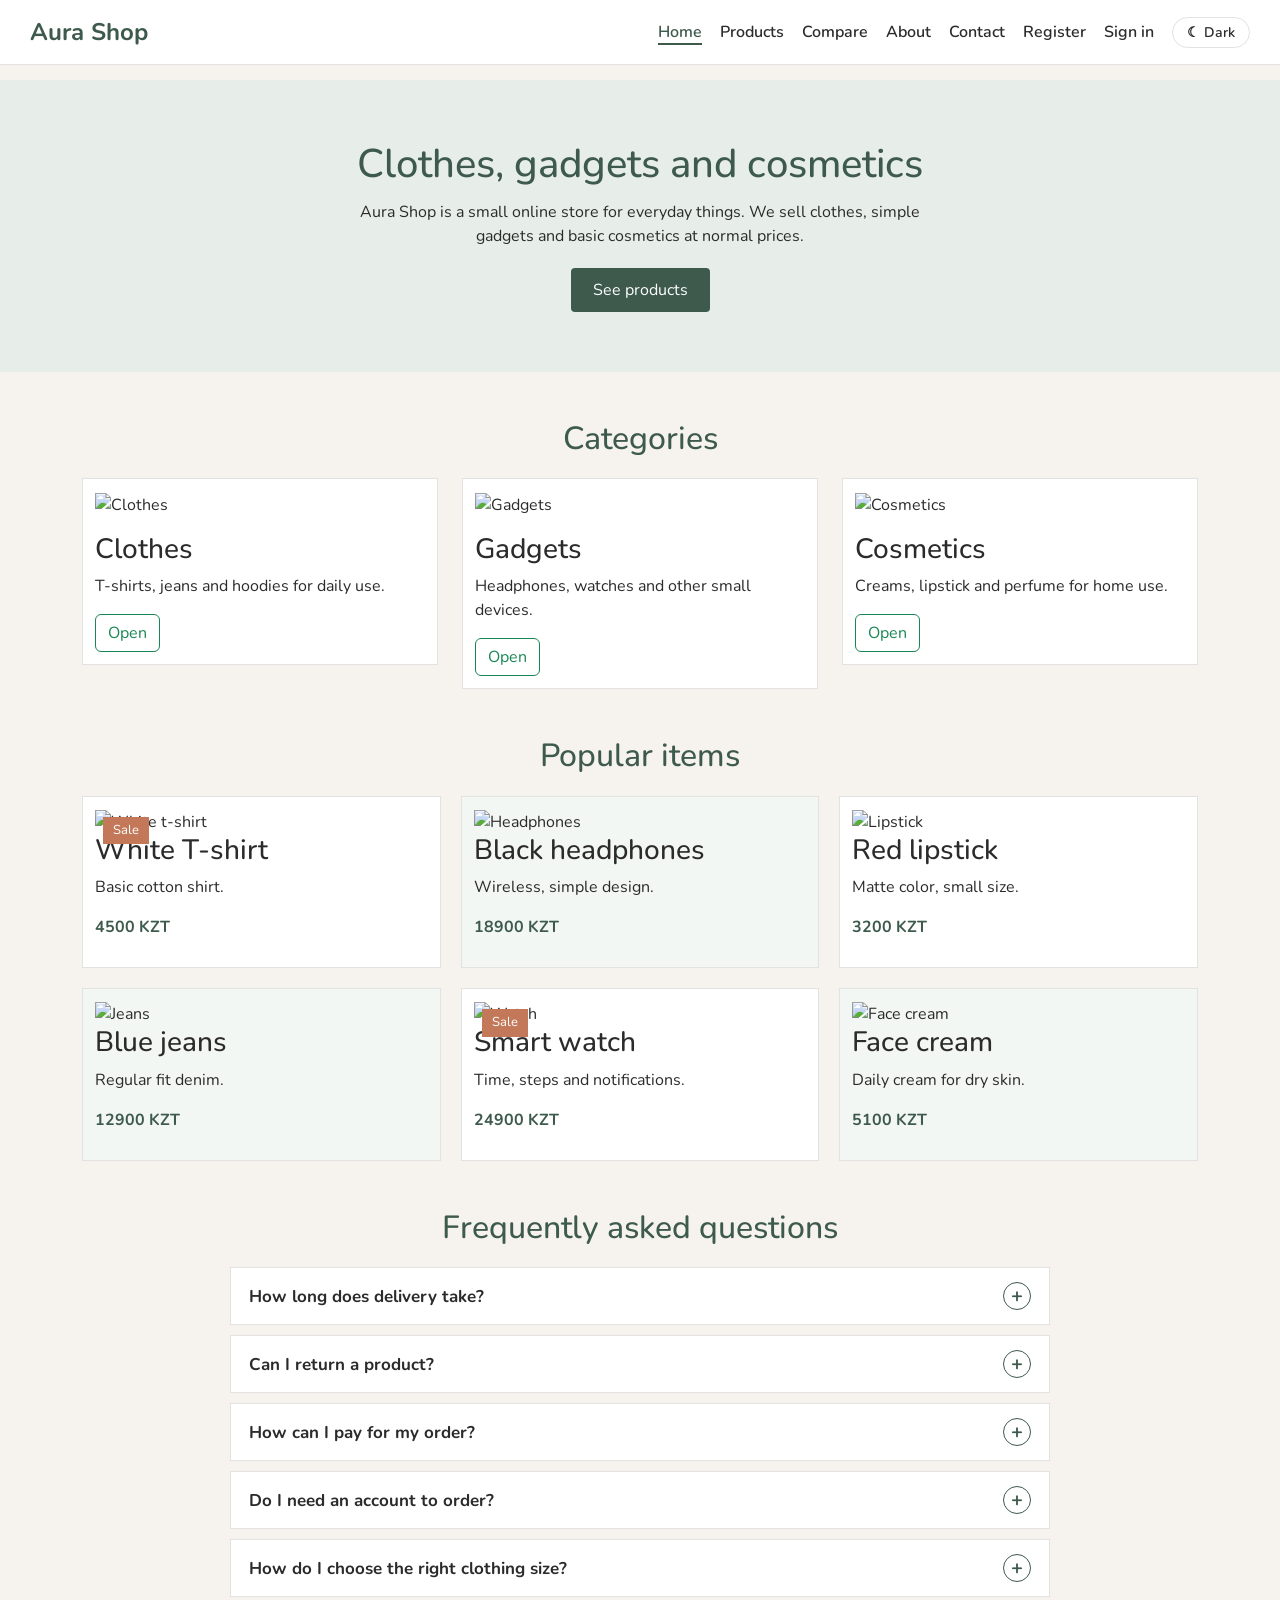
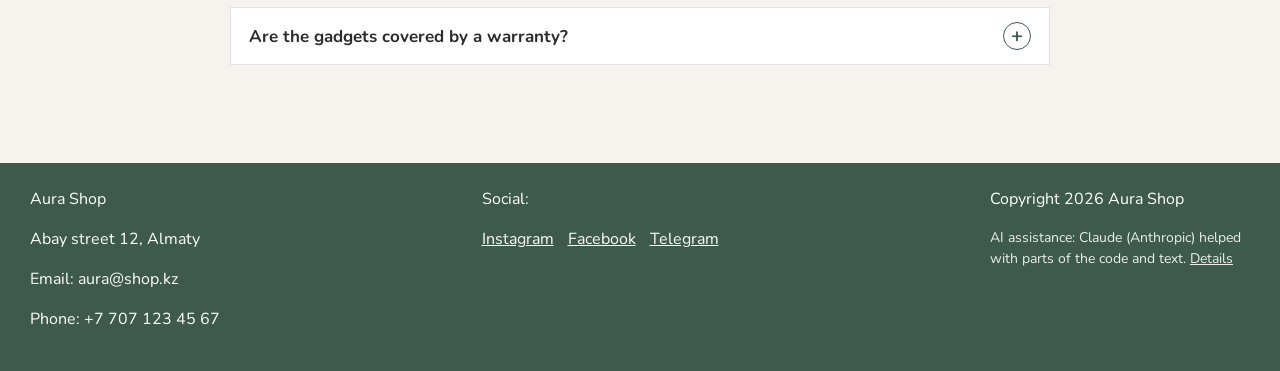
==== index.html @ 894616aa "Add files via upload" ====
<!DOCTYPE html>
<html lang="en">
<head>
  <meta charset="UTF-8">
  <meta name="viewport" content="width=device-width, initial-scale=1.0">
  <title>Aura Shop - Home</title>
  <link rel="preconnect" href="https://fonts.googleapis.com">
  <link rel="preconnect" href="https://fonts.gstatic.com" crossorigin>
  <link href="https://fonts.googleapis.com/css2?family=Nunito:wght@400;600;700&display=swap" rel="stylesheet">
  <link href="https://cdn.jsdelivr.net/npm/bootstrap@5.3.3/dist/css/bootstrap.min.css" rel="stylesheet">
  <link rel="stylesheet" href="css/style.css">
  <link rel="stylesheet" href="css/final.css">
  <script src="js/theme.js"></script>
</head>
<body>
  <header class="site-header">
    <a class="logo" href="index.html">Aura Shop</a>
    <nav>
      <ul class="main-nav">
        <li><a class="active" href="index.html">Home</a></li>
        <li><a href="products.html">Products</a></li>
        <li><a href="compare.html">Compare</a></li>
        <li><a href="about.html">About</a></li>
        <li><a href="contact.html">Contact</a></li>
        <li data-auth="out"><a href="register.html">Register</a></li>
        <li data-auth="out"><a href="signin.html">Sign in</a></li>
        <li class="nav-user" data-auth="in" hidden><span>Hi, <strong data-user-name></strong></span><button type="button" class="btn-signout" data-signout>Sign out</button></li>
        <li><button type="button" class="theme-toggle" id="themeToggle" aria-label="Switch between light and dark theme">Dark</button></li>
      </ul>
    </nav>
  </header>

  <main>
    <div class="hero">
      <h1>Clothes, gadgets and cosmetics</h1>
      <p class="welcome-line" data-auth="in" hidden>Welcome back, <span data-user-name></span>!</p>
      <p>Aura Shop is a small online store for everyday things. We sell clothes, simple gadgets and basic cosmetics at normal prices.</p>
      <a class="btn-shop" href="products.html">See products</a>
    </div>

    <div class="container py-5">
      <h2 class="section-title text-center">Categories</h2>
      <div class="row g-4">
        <div class="col-md-4">
          <div class="product-card">
            <img src="https://images.unsplash.com/photo-1441984904996-e0b6ba687e04?w=700" alt="Clothes">
            <h3 class="mt-3">Clothes</h3>
            <p>T-shirts, jeans and hoodies for daily use.</p>
            <a class="btn btn-outline-success" href="products.html">Open</a>
          </div>
        </div>
        <div class="col-md-4">
          <div class="product-card">
            <img src="https://images.unsplash.com/photo-1519389950473-47ba0277781c?w=700" alt="Gadgets">
            <h3 class="mt-3">Gadgets</h3>
            <p>Headphones, watches and other small devices.</p>
            <a class="btn btn-outline-success" href="products.html">Open</a>
          </div>
        </div>
        <div class="col-md-4">
          <div class="product-card">
            <img src="https://images.unsplash.com/photo-1596462502278-27bfdc403348?w=700" alt="Cosmetics">
            <h3 class="mt-3">Cosmetics</h3>
            <p>Creams, lipstick and perfume for home use.</p>
            <a class="btn btn-outline-success" href="products.html">Open</a>
          </div>
        </div>
      </div>
    </div>

    <div class="container pb-5">
      <h2 class="section-title text-center">Popular items</h2>
      <div class="product-grid">
        <div class="product-card">
          <span class="sale-tag">Sale</span>
          <img src="https://images.unsplash.com/photo-1521572163474-6864f9cf17ab?w=600" alt="White t-shirt">
          <h3>White T-shirt</h3>
          <p>Basic cotton shirt.</p>
          <p class="price">4500 KZT</p>
        </div>
        <div class="product-card">
          <img src="https://images.unsplash.com/photo-1505740420928-5e560c06d30e?w=600" alt="Headphones">
          <h3>Black headphones</h3>
          <p>Wireless, simple design.</p>
          <p class="price">18900 KZT</p>
        </div>
        <div class="product-card">
          <img src="https://images.unsplash.com/photo-1586495777744-4413f21062fa?w=600" alt="Lipstick">
          <h3>Red lipstick</h3>
          <p>Matte color, small size.</p>
          <p class="price">3200 KZT</p>
        </div>
        <div class="product-card">
          <img src="https://images.unsplash.com/photo-1542272604-787c3835535d?w=600" alt="Jeans">
          <h3>Blue jeans</h3>
          <p>Regular fit denim.</p>
          <p class="price">12900 KZT</p>
        </div>
        <div class="product-card">
          <span class="sale-tag">Sale</span>
          <img src="https://images.unsplash.com/photo-1523275335684-37898b6baf30?w=600" alt="Watch">
          <h3>Smart watch</h3>
          <p>Time, steps and notifications.</p>
          <p class="price">24900 KZT</p>
        </div>
        <div class="product-card">
          <img src="https://images.unsplash.com/photo-1556228578-0d85b1a4d571?w=600" alt="Face cream">
          <h3>Face cream</h3>
          <p>Daily cream for dry skin.</p>
          <p class="price">5100 KZT</p>
        </div>
      </div>
    </div>

    <div class="container pb-5" id="faq">
      <h2 class="section-title text-center">Frequently asked questions</h2>
      <div class="faq-list">
        <div class="faq-item">
          <button type="button" class="faq-question" aria-expanded="false" aria-controls="faq-a1" id="faq-q1"><span>How long does delivery take?</span><span class="faq-icon" aria-hidden="true">+</span></button>
          <div class="faq-answer" id="faq-a1" role="region" aria-labelledby="faq-q1"><p>Inside Almaty we deliver in 1-2 days. To other cities in Kazakhstan it usually takes 3-6 days.</p></div>
        </div>
        <div class="faq-item">
          <button type="button" class="faq-question" aria-expanded="false" aria-controls="faq-a2" id="faq-q2"><span>Can I return a product?</span><span class="faq-icon" aria-hidden="true">+</span></button>
          <div class="faq-answer" id="faq-a2" role="region" aria-labelledby="faq-q2"><p>Yes, clothes and gadgets can be returned within 14 days if they are unused and have the original packaging. Opened cosmetics cannot be returned.</p></div>
        </div>
        <div class="faq-item">
          <button type="button" class="faq-question" aria-expanded="false" aria-controls="faq-a3" id="faq-q3"><span>How can I pay for my order?</span><span class="faq-icon" aria-hidden="true">+</span></button>
          <div class="faq-answer" id="faq-a3" role="region" aria-labelledby="faq-q3"><p>You can pay by bank card online, with Kaspi transfer, or in cash when the courier arrives.</p></div>
        </div>
        <div class="faq-item">
          <button type="button" class="faq-question" aria-expanded="false" aria-controls="faq-a4" id="faq-q4"><span>Do I need an account to order?</span><span class="faq-icon" aria-hidden="true">+</span></button>
          <div class="faq-answer" id="faq-a4" role="region" aria-labelledby="faq-q4"><p>No, but with an account you get sale news first and can order faster next time. You can create one on the Register page.</p></div>
        </div>
        <div class="faq-item">
          <button type="button" class="faq-question" aria-expanded="false" aria-controls="faq-a5" id="faq-q5"><span>How do I choose the right clothing size?</span><span class="faq-icon" aria-hidden="true">+</span></button>
          <div class="faq-answer" id="faq-a5" role="region" aria-labelledby="faq-q5"><p>Each clothing item lists its sizes on the product card. If you are between two sizes, we suggest taking the bigger one. You can also write to us on the Contact page.</p></div>
        </div>
        <div class="faq-item">
          <button type="button" class="faq-question" aria-expanded="false" aria-controls="faq-a6" id="faq-q6"><span>Are the gadgets covered by a warranty?</span><span class="faq-icon" aria-hidden="true">+</span></button>
          <div class="faq-answer" id="faq-a6" role="region" aria-labelledby="faq-q6"><p>Yes, all gadgets have a 12 month warranty. Keep your receipt and contact us if something stops working.</p></div>
        </div>
      </div>
    </div>
  </main>

  <footer class="site-footer">
    <div class="footer-box">
      <div>
        <p>Aura Shop</p>
        <p>Abay street 12, Almaty</p>
        <p>Email: aura@shop.kz</p>
        <p>Phone: +7 707 123 45 67</p>
      </div>
      <div>
        <p>Social:</p>
        <a href="https://instagram.com">Instagram</a>
        <a href="https://facebook.com">Facebook</a>
        <a href="https://t.me">Telegram</a>
      </div>
      <div>
        <p>Copyright 2026 Aura Shop</p>
        <p class="ai-credit">AI assistance: Claude (Anthropic) helped with parts of the code and text. <a href="about.html#ai">Details</a></p>
      </div>
    </div>
  </footer>
  <script src="https://code.jquery.com/jquery-3.7.1.min.js"></script>
  <script src="https://cdn.jsdelivr.net/npm/bootstrap@5.3.3/dist/js/bootstrap.bundle.min.js"></script>
  <script src="js/script.js"></script>
  <script src="js/auth.js"></script>
  <script src="js/faq.js"></script>
</body>
</html>
---- css/style.css ----
:root {
  --main-color: #3d5a4c;
  --accent-color: #c4785a;
  --bg-color: #f6f3ef;
  --text-color: #2b2b2b;
  --font-size-main: 16px;
}

* {
  box-sizing: border-box;
}

body {
  margin: 0;
  font-family: "Nunito", Arial, sans-serif;
  font-size: var(--font-size-main);
  color: var(--text-color);
  background-color: var(--bg-color);
  padding-top: 80px;
}

.site-header {
  position: fixed;
  top: 0;
  left: 0;
  right: 0;
  z-index: 100;
  display: flex;
  justify-content: space-between;
  align-items: center;
  background-color: #fff;
  padding: 14px 30px;
  border-bottom: 1px solid #ddd;
}

.logo {
  font-size: 24px;
  font-weight: 700;
  color: var(--main-color);
  text-decoration: none;
}

.logo:hover {
  color: var(--accent-color);
}

.main-nav {
  display: flex;
  gap: 18px;
  list-style: none;
  margin: 0;
  padding: 0;
}

.main-nav a {
  text-decoration: none;
  color: var(--text-color);
  font-weight: 600;
}

.main-nav a:hover,
.main-nav a:focus {
  color: var(--accent-color);
  outline: none;
}

.main-nav a.active {
  color: var(--main-color);
  border-bottom: 2px solid var(--main-color);
}

.hero {
  background-color: #e7eee9;
  padding: 60px 20px;
  text-align: center;
}

.hero h1 {
  color: var(--main-color);
  margin-bottom: 12px;
}

.hero p {
  max-width: 620px;
  margin: 0 auto 20px auto;
}

.btn-shop {
  display: inline-block;
  background-color: var(--main-color);
  color: #fff;
  text-decoration: none;
  padding: 10px 22px;
  border-radius: 4px;
  border: none;
}

.btn-shop:hover,
.btn-shop:focus {
  background-color: var(--accent-color);
  color: #fff;
}

.section-title {
  color: var(--main-color);
  margin-bottom: 20px;
}

.product-grid {
  display: grid;
  grid-template-columns: repeat(3, 1fr);
  gap: 20px;
}

.product-card {
  background-color: #fff;
  border: 1px solid #e2e2e2;
  padding: 12px;
  position: relative;
}

.product-card:nth-child(even) {
  background-color: #f3f7f4;
}

.product-card img {
  width: 100%;
  height: 210px;
  object-fit: cover;
}

.sale-tag {
  position: absolute;
  top: 20px;
  left: 20px;
  background-color: var(--accent-color);
  color: #fff;
  padding: 4px 10px;
  font-size: 13px;
}

.price {
  font-weight: 700;
  color: var(--main-color);
}

.gallery-grid {
  display: grid;
  grid-template-columns: repeat(3, 1fr);
  gap: 12px;
}

.gallery-grid img {
  width: 100%;
  height: 180px;
  object-fit: cover;
}

.compare-table {
  width: 100%;
  background-color: #fff;
}

.compare-table th {
  background-color: var(--main-color);
  color: #fff;
}

.compare-table tr:nth-child(even) {
  background-color: #eef3f0;
}

.contact-form {
  background-color: #fff;
  padding: 20px;
  max-width: 640px;
}

.site-footer {
  background-color: var(--main-color);
  color: #fff;
  margin-top: 40px;
  padding: 24px 30px;
}

.footer-box {
  display: flex;
  justify-content: space-between;
  gap: 20px;
}

.site-footer a {
  color: #fff;
  margin-right: 10px;
}

.site-footer a:hover,
.site-footer a:focus {
  color: #f3d5c9;
}

@media (max-width: 992px) {
  .product-grid,
  .gallery-grid {
    grid-template-columns: repeat(2, 1fr);
  }

  body {
    font-size: 15px;
    padding-top: 120px;
  }

  .hero {
    padding: 40px 16px;
  }
}

@media (max-width: 576px) {
  .site-header {
    flex-direction: column;
    align-items: flex-start;
    padding: 12px 16px;
  }

  .main-nav {
    flex-direction: column;
    gap: 8px;
    margin-top: 10px;
  }

  .product-grid,
  .gallery-grid,
  .footer-box {
    grid-template-columns: 1fr;
    flex-direction: column;
  }

  body {
    padding-top: 200px;
    font-size: 14px;
  }

  .hero h1 {
    font-size: 26px;
  }
}

/* ===== Endterm: JavaScript / jQuery features ===== */

/* search + filter */
.filter-bar {
  display: flex;
  gap: 16px;
  align-items: center;
  flex-wrap: wrap;
}

.filter-bar .form-control {
  max-width: 320px;
}

.filter-bar .btn-outline-success {
  --bs-btn-color: var(--main-color);
  --bs-btn-border-color: var(--main-color);
  --bs-btn-hover-bg: var(--main-color);
  --bs-btn-hover-border-color: var(--main-color);
  --bs-btn-active-bg: var(--main-color);
  --bs-btn-active-border-color: var(--main-color);
}

mark.search-hit {
  background-color: #f3d5c9;
  padding: 0 2px;
}

/* password strength */
.strength-text {
  font-weight: 600;
}

.strength-weak { color: #dc3545; }
.strength-medium { color: #d98a00; }
.strength-strong { color: #198754; }

/* table actions */
.compare-table td .btn {
  margin-right: 4px;
}

.compare-table tbody tr {
  transition: background-color 0.3s;
}

/* gallery + lightbox */
.gallery-img {
  cursor: zoom-in;
  transition: transform 0.25s, opacity 0.25s;
}

.gallery-img:hover,
.gallery-img:focus {
  transform: scale(1.03);
  opacity: 0.9;
  outline: none;
}

.lightbox {
  position: fixed;
  inset: 0;
  z-index: 2000;
  background-color: rgba(0, 0, 0, 0.88);
  display: flex;
  align-items: center;
  justify-content: center;
}

.lb-figure {
  margin: 0;
  max-width: 85vw;
  text-align: center;
}

.lb-figure img {
  max-width: 85vw;
  max-height: 78vh;
  object-fit: contain;
  border-radius: 4px;
}

.lb-figure figcaption {
  color: #fff;
  margin-top: 10px;
}

.lb-btn {
  position: absolute;
  background: rgba(255, 255, 255, 0.15);
  color: #fff;
  border: none;
  width: 48px;
  height: 48px;
  border-radius: 50%;
  font-size: 22px;
  line-height: 1;
  cursor: pointer;
}

.lb-btn:hover,
.lb-btn:focus {
  background: var(--accent-color);
  outline: none;
}

.lb-close { top: 20px; right: 24px; font-size: 30px; }
.lb-prev { left: 20px; top: 50%; transform: translateY(-50%); }
.lb-next { right: 20px; top: 50%; transform: translateY(-50%); }

@media (max-width: 576px) {
  .lb-prev { left: 8px; }
  .lb-next { right: 8px; }
  .filter-bar .form-control { max-width: 100%; }
}
---- css/final.css ----
:root {
  --surface: #ffffff;
  --surface-alt: #f3f7f4;
  --hero-bg: #e7eee9;
  --border: #e2e2e2;
  --btn-bg: #3d5a4c;
  --footer-bg: #3d5a4c;
  --muted: #6c757d;
}

[data-theme="dark"] {
  --main-color: #8fc4a8;
  --accent-color: #e0937a;
  --bg-color: #131819;
  --text-color: #e8e6e1;
  --surface: #1e2527;
  --surface-alt: #252e30;
  --hero-bg: #1a2822;
  --border: #38434a;
  --btn-bg: #4d7e66;
  --footer-bg: #0f1614;
  --muted: #a3adb0;
}

body {
  background-color: var(--bg-color);
  color: var(--text-color);
  transition: background-color 0.25s, color 0.25s;
}

.site-header {
  background-color: var(--surface);
  border-bottom-color: var(--border);
  flex-wrap: wrap;
  gap: 10px 24px;
}

.main-nav {
  flex-wrap: wrap;
  align-items: center;
  gap: 8px 18px;
}

.hero {
  background-color: var(--hero-bg);
}

.btn-shop {
  background-color: var(--btn-bg);
  color: #fff;
}

.btn-shop:hover,
.btn-shop:focus {
  background-color: var(--accent-color);
  color: #fff;
}

.product-card {
  background-color: var(--surface);
  border-color: var(--border);
}

.product-card:nth-child(even) {
  background-color: var(--surface-alt);
}

.compare-table {
  background-color: var(--surface);
}

.compare-table th {
  background-color: var(--btn-bg);
  color: #fff;
}

.compare-table tr:nth-child(even) {
  background-color: var(--surface-alt);
}

.contact-form {
  background-color: var(--surface);
}

.site-footer {
  background-color: var(--footer-bg);
}

.ai-credit {
  font-size: 14px;
  opacity: 0.9;
  max-width: 260px;
}

[data-theme="dark"] .filter-bar .btn-outline-success {
  --bs-btn-hover-color: #10201a;
  --bs-btn-active-color: #10201a;
}

[data-theme="dark"] .btn-outline-success {
  --bs-btn-color: var(--main-color);
  --bs-btn-border-color: var(--main-color);
  --bs-btn-hover-bg: var(--main-color);
  --bs-btn-hover-border-color: var(--main-color);
  --bs-btn-hover-color: #10201a;
}

[data-theme="dark"] mark.search-hit {
  background-color: #5a3d31;
  color: #fff;
}

.theme-toggle,
.btn-signout {
  font-family: inherit;
  font-size: 14px;
  font-weight: 600;
  color: var(--text-color);
  background: transparent;
  border: 1px solid var(--border);
  border-radius: 20px;
  padding: 4px 14px;
  cursor: pointer;
  transition: background-color 0.2s, color 0.2s, border-color 0.2s;
}

.theme-toggle:hover,
.theme-toggle:focus,
.btn-signout:hover,
.btn-signout:focus {
  background-color: var(--accent-color);
  border-color: var(--accent-color);
  color: #fff;
  outline: none;
}

.nav-user {
  display: flex;
  align-items: center;
  gap: 10px;
  font-weight: 600;
}

.nav-user strong {
  color: var(--main-color);
}

.welcome-line {
  font-weight: 700;
  color: var(--main-color);
}

.auth-panel {
  background-color: var(--surface);
  border: 1px solid var(--border);
  padding: 24px;
  max-width: 560px;
}

.faq-list {
  max-width: 820px;
  margin: 0 auto;
}

.faq-item {
  background-color: var(--surface);
  border: 1px solid var(--border);
  margin-bottom: 10px;
}

.faq-question {
  width: 100%;
  display: flex;
  justify-content: space-between;
  align-items: center;
  gap: 16px;
  text-align: left;
  font-family: inherit;
  font-size: 17px;
  font-weight: 700;
  color: var(--text-color);
  background: transparent;
  border: none;
  padding: 14px 18px;
  cursor: pointer;
}

.faq-question:hover,
.faq-question:focus {
  color: var(--accent-color);
  outline: none;
}

.faq-icon {
  flex: 0 0 auto;
  width: 28px;
  height: 28px;
  line-height: 26px;
  text-align: center;
  font-size: 20px;
  border: 1px solid var(--main-color);
  border-radius: 50%;
  color: var(--main-color);
}

.faq-item.open .faq-icon {
  background-color: var(--main-color);
  color: var(--bg-color);
}

.faq-answer {
  display: none;
  padding: 0 18px 16px 18px;
}

.faq-answer p {
  margin: 0;
}

.api-controls {
  display: grid;
  grid-template-columns: 2fr 1fr 1fr auto;
  gap: 12px;
  margin-bottom: 16px;
}

.api-grid {
  display: grid;
  grid-template-columns: repeat(auto-fill, minmax(230px, 1fr));
  gap: 18px;
}

.api-card {
  background-color: var(--surface);
  border: 1px solid var(--border);
  padding: 12px;
  display: flex;
  flex-direction: column;
}

.api-card img {
  width: 100%;
  height: 170px;
  object-fit: contain;
  background-color: var(--surface-alt);
}

.api-card h3 {
  font-size: 17px;
  margin: 12px 0 4px 0;
}

.api-card .api-meta {
  color: var(--muted);
  font-size: 14px;
  margin: 0 0 8px 0;
  text-transform: capitalize;
}

.api-card .price {
  margin: auto 0 10px 0;
}

.api-status {
  min-height: 28px;
}

.api-modal-img {
  width: 100%;
  max-height: 260px;
  object-fit: contain;
  background-color: var(--surface-alt);
}

.ai-section {
  background-color: var(--surface);
  border: 1px solid var(--border);
  padding: 20px;
}

@media (max-width: 992px) {
  body {
    padding-top: 130px;
  }

  .api-controls {
    grid-template-columns: 1fr 1fr;
  }
}

@media (max-width: 576px) {
  body {
    padding-top: 150px;
  }

  .main-nav {
    flex-direction: row;
    margin-top: 6px;
    gap: 6px 14px;
  }

  .api-controls {
    grid-template-columns: 1fr;
  }

  .faq-question {
    font-size: 16px;
  }
}

[hidden] {
  display: none !important;
}
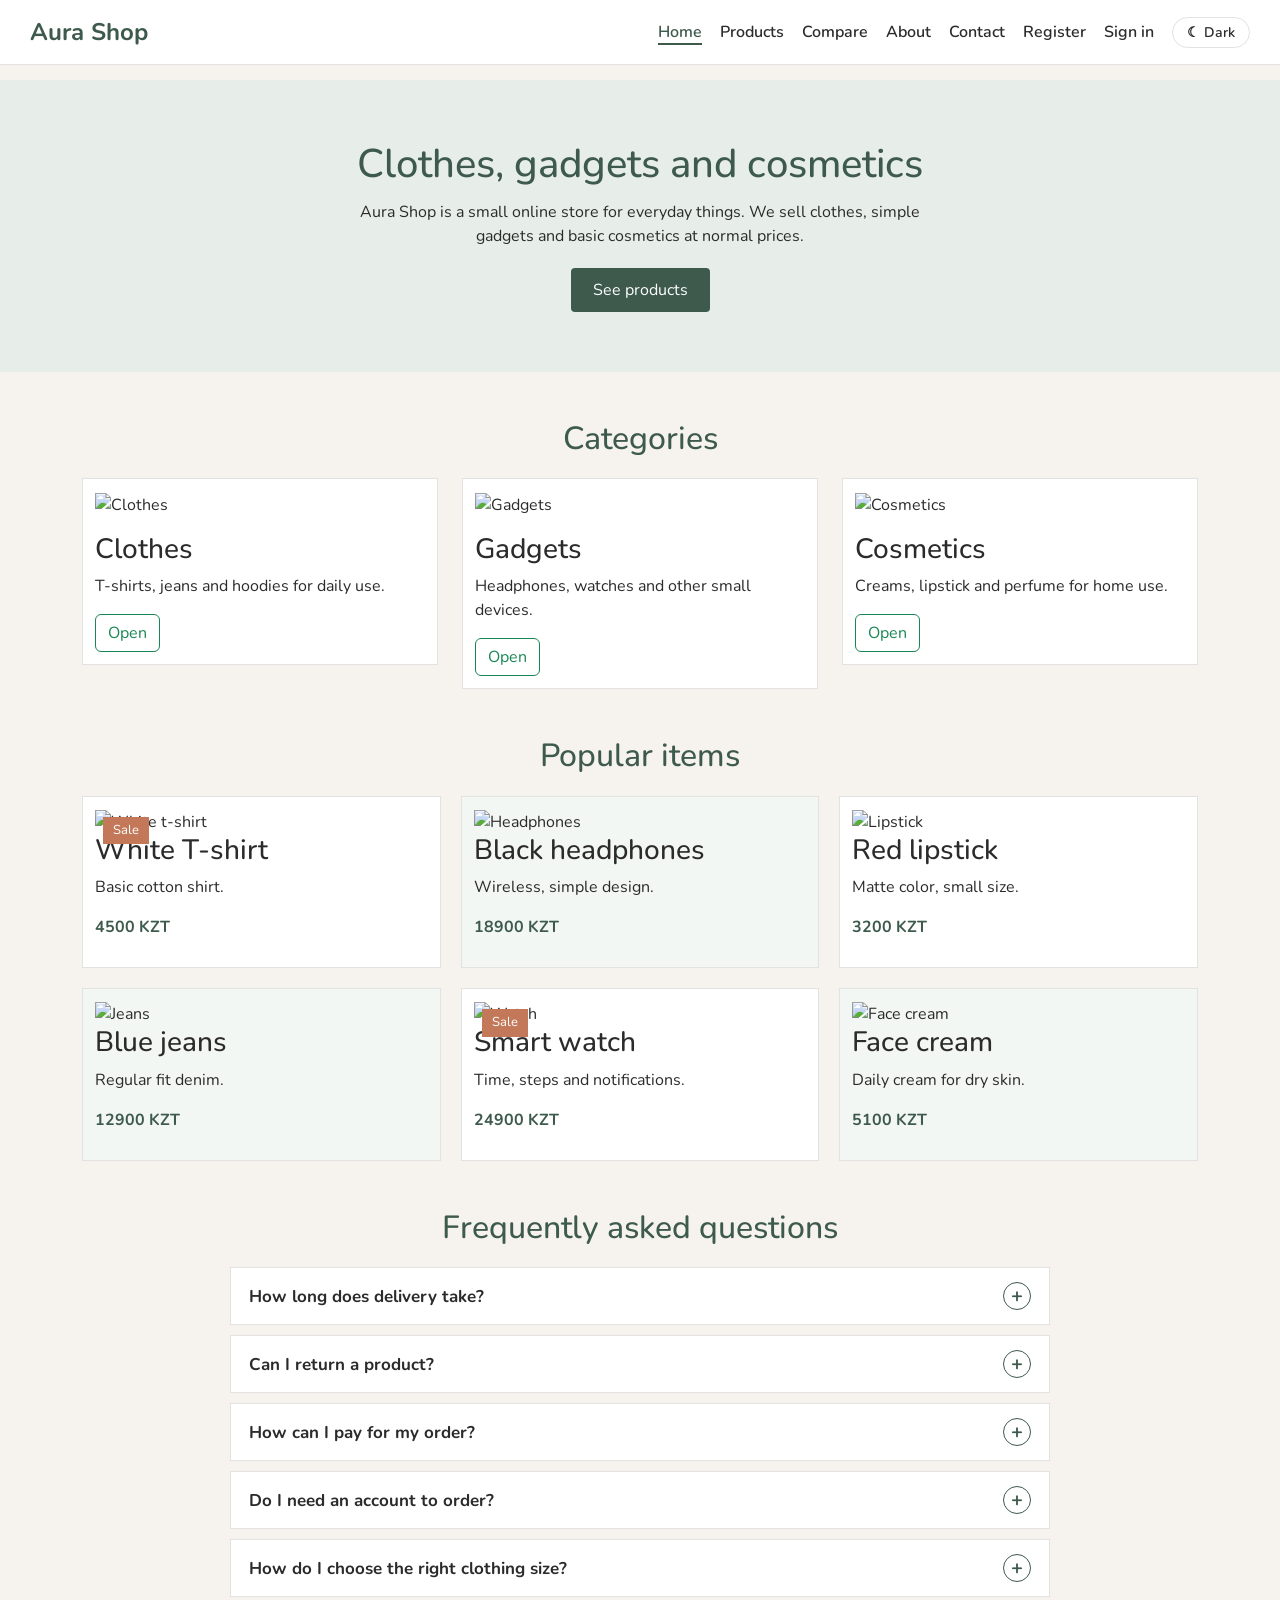
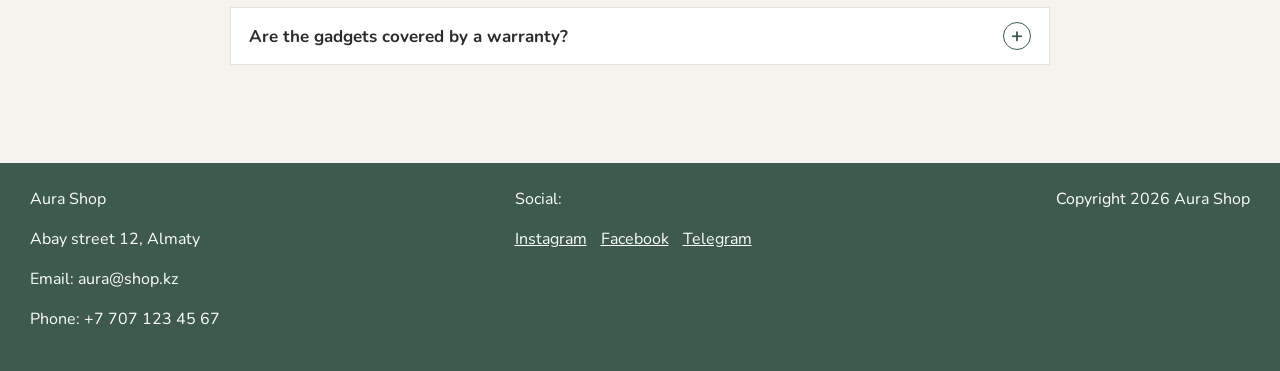
==== commit 37d98712: "update" ====
--- a/index.html
+++ b/index.html
@@ -159,7 +159,7 @@
       </div>
       <div>
         <p>Copyright 2026 Aura Shop</p>
-        <p class="ai-credit">AI assistance: Claude (Anthropic) helped with parts of the code and text. <a href="about.html#ai">Details</a></p>
+        
       </div>
     </div>
   </footer>
